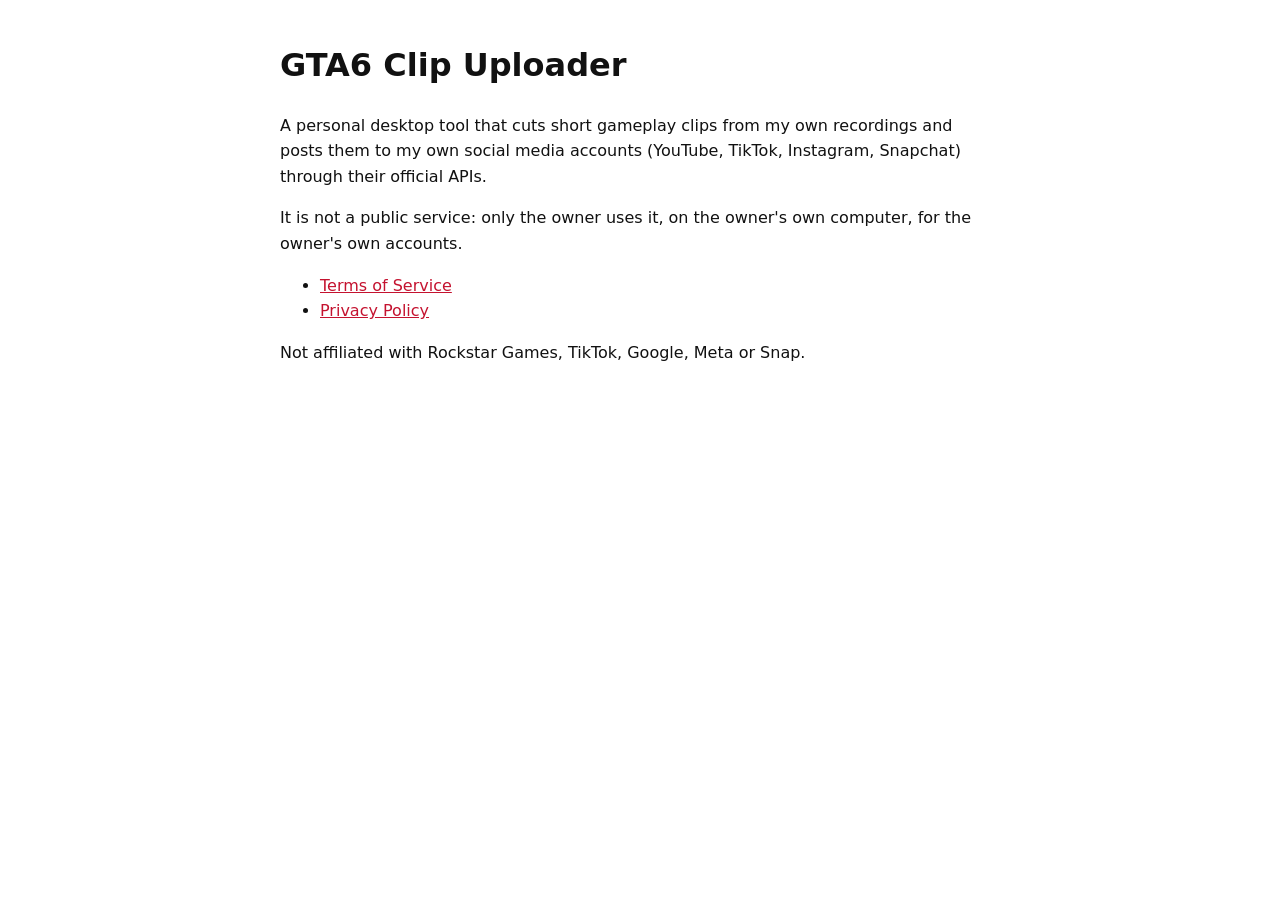
==== index.html @ ce5e9fea "Terms of Service en privacybeleid voor GTA6 Clip Uploader Co-Authored-By: Claude Opus 5.5 <noreply@a" ====
<!doctype html>
<html lang="en">
<head>
<meta charset="utf-8">
<meta name="viewport" content="width=device-width, initial-scale=1">
<title>GTA6 Clip Uploader</title>
<style>
  body { font-family: system-ui, sans-serif; max-width: 720px; margin: 40px auto; padding: 0 16px; line-height: 1.6; color: #111; background: #fff; }
  a { color: #c4122f; }
</style>
</head>
<body>
<h1>GTA6 Clip Uploader</h1>
<p>A personal desktop tool that cuts short gameplay clips from my own recordings and posts them to my own
social media accounts (YouTube, TikTok, Instagram, Snapchat) through their official APIs.</p>
<p>It is not a public service: only the owner uses it, on the owner's own computer, for the owner's own accounts.</p>
<ul>
  <li><a href="terms.html">Terms of Service</a></li>
  <li><a href="privacy.html">Privacy Policy</a></li>
</ul>
<p>Not affiliated with Rockstar Games, TikTok, Google, Meta or Snap.</p>
</body>
</html>
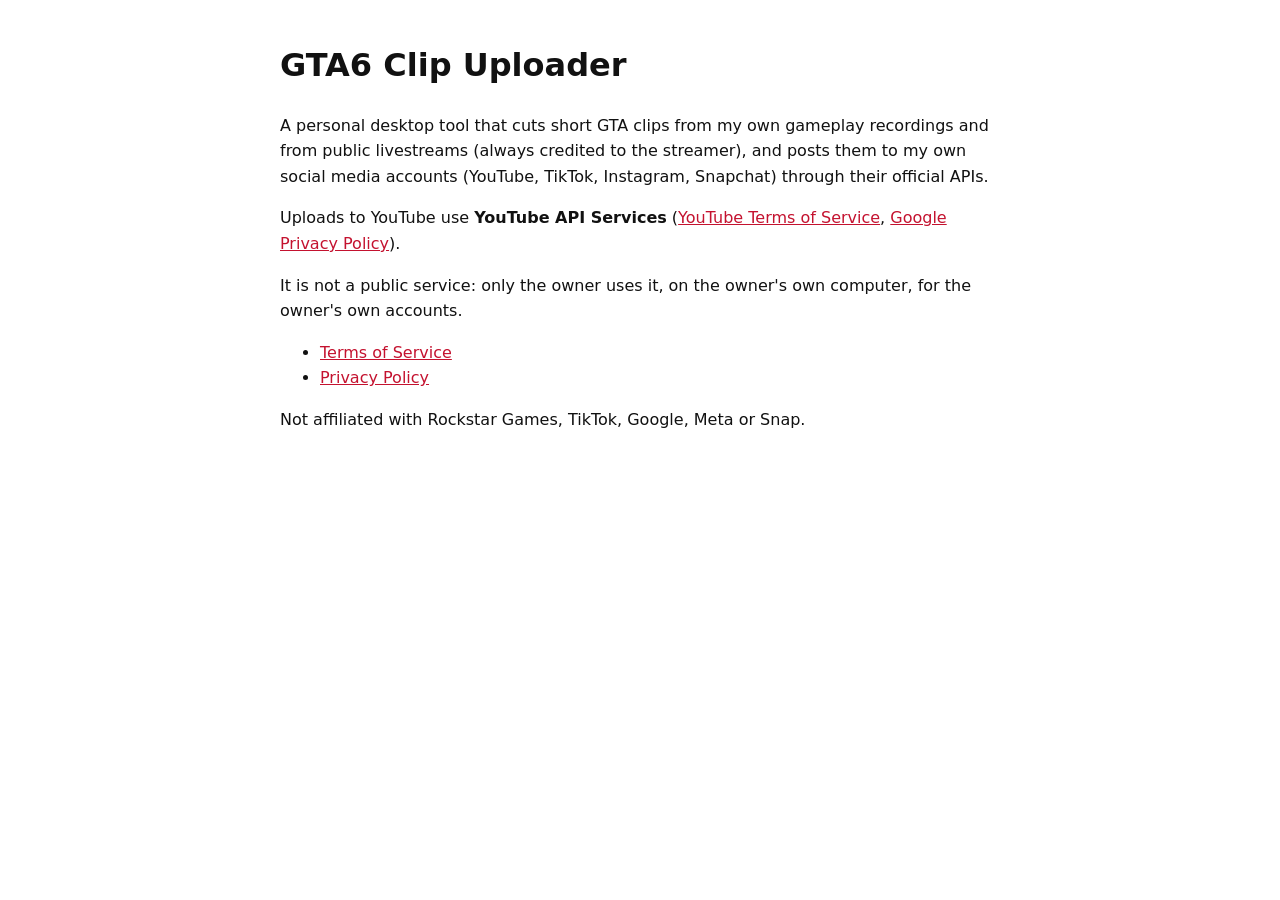
==== commit 304fe3fe: "YouTube API Services in privacy, terms en homepage Links naar YouTube Terms en Google Privacy Policy" ====
--- a/index.html
+++ b/index.html
@@ -11,8 +11,12 @@
 </head>
 <body>
 <h1>GTA6 Clip Uploader</h1>
-<p>A personal desktop tool that cuts short gameplay clips from my own recordings and posts them to my own
-social media accounts (YouTube, TikTok, Instagram, Snapchat) through their official APIs.</p>
+<p>A personal desktop tool that cuts short GTA clips from my own gameplay recordings and from public
+livestreams (always credited to the streamer), and posts them to my own social media accounts
+(YouTube, TikTok, Instagram, Snapchat) through their official APIs.</p>
+<p>Uploads to YouTube use <strong>YouTube API Services</strong>
+(<a href="https://www.youtube.com/t/terms">YouTube Terms of Service</a>,
+<a href="https://www.google.com/policies/privacy">Google Privacy Policy</a>).</p>
 <p>It is not a public service: only the owner uses it, on the owner's own computer, for the owner's own accounts.</p>
 <ul>
   <li><a href="terms.html">Terms of Service</a></li>
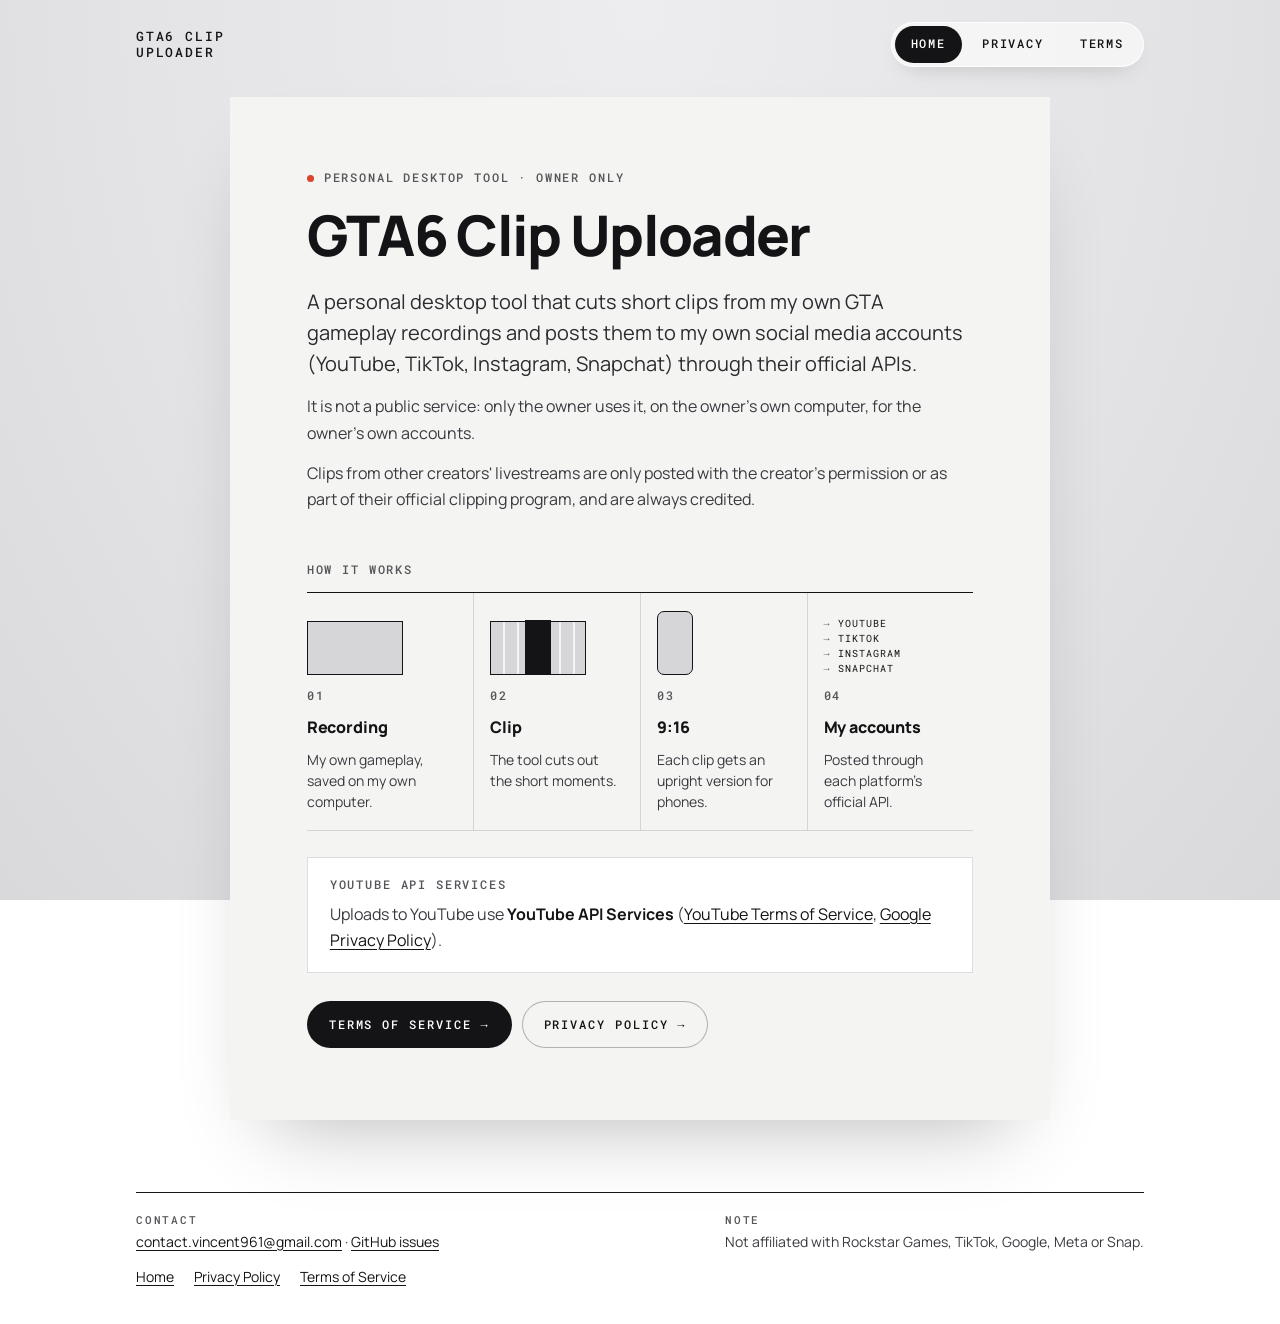
==== commit 001c87f6: "Redesign of the site (ASC style), wording on other creators' clips updated - same four pages and URL" ====
--- a/index.html
+++ b/index.html
@@ -4,24 +4,64 @@
 <meta charset="utf-8">
 <meta name="viewport" content="width=device-width, initial-scale=1">
 <title>GTA6 Clip Uploader</title>
-<style>
-  body { font-family: system-ui, sans-serif; max-width: 720px; margin: 40px auto; padding: 0 16px; line-height: 1.6; color: #111; background: #fff; }
-  a { color: #c4122f; }
-</style>
+<meta name="description" content="A personal desktop tool that posts clips from my own GTA gameplay to my own accounts through official APIs.">
+<link rel="stylesheet" href="style.css">
 </head>
 <body>
-<h1>GTA6 Clip Uploader</h1>
-<p>A personal desktop tool that cuts short GTA clips from my own gameplay recordings and from public
-livestreams (always credited to the streamer), and posts them to my own social media accounts
-(YouTube, TikTok, Instagram, Snapchat) through their official APIs.</p>
-<p>Uploads to YouTube use <strong>YouTube API Services</strong>
-(<a href="https://www.youtube.com/t/terms">YouTube Terms of Service</a>,
-<a href="https://www.google.com/policies/privacy">Google Privacy Policy</a>).</p>
-<p>It is not a public service: only the owner uses it, on the owner's own computer, for the owner's own accounts.</p>
-<ul>
-  <li><a href="terms.html">Terms of Service</a></li>
-  <li><a href="privacy.html">Privacy Policy</a></li>
-</ul>
-<p>Not affiliated with Rockstar Games, TikTok, Google, Meta or Snap.</p>
+<a class="skip" href="#main">Skip to content</a>
+<header class="site-header">
+  <a class="wordmark" href="index.html"><span>GTA6 Clip</span><span>Uploader</span></a>
+  <nav class="nav" aria-label="Main">
+    <a href="index.html" aria-current="page">Home</a>
+    <a href="privacy.html">Privacy</a>
+    <a href="terms.html">Terms</a>
+  </nav>
+</header>
+<main id="main">
+  <article class="sheet">
+    <p class="kicker mono"><span class="dot" aria-hidden="true"></span>Personal desktop tool · Owner only</p>
+    <h1>GTA6 Clip Uploader</h1>
+    <div class="prose">
+      <p class="lead">A personal desktop tool that cuts short clips from my own GTA gameplay recordings and posts them to my own social media accounts (YouTube, TikTok, Instagram, Snapchat) through their official APIs.</p>
+      <p>It is not a public service: only the owner uses it, on the owner's own computer, for the owner's own accounts.</p>
+      <p>Clips from other creators' livestreams are only posted with the creator's permission or as part of their official clipping program, and are always credited.</p>
+    </div>
+
+    <div class="flow" role="group" aria-labelledby="flow-h">
+      <span class="mono" id="flow-h">How it works</span>
+      <ol>
+        <li><div class="fig" aria-hidden="true"><div class="wide"></div></div><span class="step mono">01</span><span class="t">Recording</span><span class="d">My own gameplay, saved on my own computer.</span></li>
+        <li><div class="fig" aria-hidden="true"><div class="cut"></div></div><span class="step mono">02</span><span class="t">Clip</span><span class="d">The tool cuts out the short moments.</span></li>
+        <li><div class="fig" aria-hidden="true"><div class="tall"></div></div><span class="step mono">03</span><span class="t">9:16</span><span class="d">Each clip gets an upright version for phones.</span></li>
+        <li><div class="fig" aria-hidden="true"><div class="plats"><span>YouTube</span><span>TikTok</span><span>Instagram</span><span>Snapchat</span></div></div><span class="step mono">04</span><span class="t">My accounts</span><span class="d">Posted through each platform's official API.</span></li>
+      </ol>
+    </div>
+
+    <div class="notice">
+      <span class="mono">YouTube API Services</span>
+      <p>Uploads to YouTube use <strong>YouTube API Services</strong> (<a href="https://www.youtube.com/t/terms">YouTube Terms of Service</a>, <a href="https://www.google.com/policies/privacy">Google Privacy Policy</a>).</p>
+    </div>
+
+    <ul class="links">
+      <li><a class="btn" href="terms.html">Terms of Service →</a></li>
+      <li><a class="btn ghost" href="privacy.html">Privacy Policy →</a></li>
+    </ul>
+  </article>
+</main>
+<footer class="site-footer">
+  <div class="inner">
+    <div>
+      <div class="mono">Contact</div>
+      <a href="mailto:contact.vincent961@gmail.com">contact.vincent961@gmail.com</a> · <a href="https://github.com/vincent961/gta-clipper-legal/issues">GitHub issues</a>
+    </div>
+    <div>
+      <div class="mono">Note</div>
+      Not affiliated with Rockstar Games, TikTok, Google, Meta or Snap.
+    </div>
+    <nav aria-label="Footer">
+      <a href="index.html">Home</a><a href="privacy.html">Privacy Policy</a><a href="terms.html">Terms of Service</a>
+    </nav>
+  </div>
+</footer>
 </body>
 </html>
--- a/style.css
+++ b/style.css
@@ -0,0 +1,121 @@
+@font-face { font-family: "Manrope"; src: url("fonts/manrope-latin.woff2") format("woff2"); font-weight: 200 800; font-display: swap; }
+@font-face { font-family: "Roboto Mono"; src: url("fonts/RobotoMono-wght.ttf") format("truetype"); font-weight: 100 700; font-display: swap; }
+
+:root {
+  --ink: #141416; --paper: #F4F4F2; --page: #E4E4E6;
+  --g1: #2c2c30; --g2: #3a3a40; --g3: #55555a; --g4: #6b6b72; --g5: #C9C9CE;
+  --red: #D8442C;
+  --line: rgba(20,20,22,.14);
+  --sans: "Manrope", system-ui, sans-serif;
+  --mono: "Roboto Mono", ui-monospace, monospace;
+  --pad: clamp(18px, 5vw, 56px);
+}
+* { box-sizing: border-box; }
+html { scroll-behavior: smooth; -webkit-text-size-adjust: 100%; }
+@media (prefers-reduced-motion: reduce) { html { scroll-behavior: auto; } }
+body {
+  margin: 0; min-height: 100vh; display: flex; flex-direction: column;
+  font-family: var(--sans); font-size: 16px; line-height: 1.65; color: var(--g2);
+  background: radial-gradient(ellipse at 50% 0%, #EDEDEF 0%, var(--page) 55%, #D9D9DC 100%) fixed;
+}
+a { color: var(--ink); text-decoration: underline; text-decoration-thickness: 1px; text-underline-offset: 3px; }
+a:hover { color: var(--g3); }
+a:focus-visible { outline: 2px solid var(--ink); outline-offset: 3px; border-radius: 2px; }
+strong { color: var(--ink); font-weight: 700; }
+.mono { font-family: var(--mono); text-transform: uppercase; letter-spacing: .16em; font-size: 11.5px; font-weight: 500; }
+.skip { position: absolute; left: -999px; top: 8px; }
+.skip:focus { left: 8px; background: var(--ink); color: #fff; padding: 8px 14px; border-radius: 99px; z-index: 10; }
+
+/* header */
+.site-header { display: flex; align-items: center; justify-content: space-between; gap: 16px; flex-wrap: wrap; padding: 22px var(--pad); max-width: 1120px; width: 100%; margin: 0 auto; }
+.wordmark { font-family: var(--mono); font-weight: 500; font-size: 13px; letter-spacing: .14em; line-height: 1.25; text-transform: uppercase; color: var(--ink); text-decoration: none; }
+.wordmark:hover { color: var(--ink); }
+.wordmark span { display: block; }
+.nav { display: flex; gap: 4px; padding: 4px; border-radius: 99px; background: rgba(255,255,255,.6); box-shadow: inset 0 0 0 1px rgba(255,255,255,.8), 0 10px 24px -14px rgba(0,0,0,.25); }
+.nav a { font-family: var(--mono); font-size: 11.5px; font-weight: 500; letter-spacing: .16em; text-transform: uppercase; text-decoration: none; color: var(--ink); padding: 9px 16px; border-radius: 99px; }
+.nav a:hover { color: var(--g3); }
+.nav a[aria-current="page"] { background: var(--ink); color: #fff; }
+
+/* main */
+main { flex: 1; width: 100%; max-width: 1120px; margin: 0 auto; padding: 8px var(--pad) 72px; }
+.sheet { background: var(--paper); max-width: 820px; margin: 0 auto; padding: clamp(28px, 6vw, 72px) clamp(22px, 6vw, 80px); box-shadow: 0 40px 80px -40px rgba(0,0,0,.3); }
+.prose { max-width: 66ch; }
+.kicker { display: flex; align-items: center; gap: 10px; color: var(--g3); margin: 0 0 18px; }
+.dot { width: 7px; height: 7px; border-radius: 50%; background: var(--red); flex: none; }
+h1 { font-family: var(--sans); font-weight: 800; color: var(--ink); font-size: clamp(34px, 6vw, 56px); line-height: 1.04; letter-spacing: -.03em; margin: 0 0 22px; text-wrap: balance; }
+h2 { font-family: var(--sans); font-weight: 800; color: var(--ink); font-size: 22px; line-height: 1.25; letter-spacing: -.015em; margin: 0 0 12px; display: flex; gap: 14px; align-items: baseline; }
+h2 .num { font-family: var(--mono); font-size: 12px; font-weight: 500; letter-spacing: .14em; color: var(--g3); flex: none; }
+p { margin: 0 0 14px; text-wrap: pretty; }
+.lead { font-size: clamp(17px, 2.2vw, 20px); line-height: 1.55; color: var(--g1); }
+ul { margin: 0 0 14px; padding-left: 0; list-style: none; }
+li { position: relative; padding-left: 20px; margin-bottom: 8px; }
+li::before { content: "·"; position: absolute; left: 4px; top: 0; color: var(--ink); font-weight: 800; }
+
+/* legal */
+.meta { color: var(--g3); margin: 0 0 30px; }
+.toc { border-top: 1.5px solid var(--ink); margin: 0 0 48px; }
+.toc ol { list-style: none; margin: 0; padding: 0; display: grid; grid-template-columns: repeat(auto-fit, minmax(240px, 1fr)); column-gap: 32px; }
+.toc li { padding: 0; margin: 0; border-bottom: 1px solid var(--line); }
+.toc li::before { content: none; }
+.toc a { display: flex; gap: 14px; padding: 11px 0; text-decoration: none; color: var(--ink); font-weight: 600; font-size: 15px; transition: padding .3s cubic-bezier(.16,1,.3,1); }
+.toc a:hover { padding-left: 6px; color: var(--g3); }
+.toc a span { font-family: var(--mono); font-size: 12px; font-weight: 500; letter-spacing: .14em; color: var(--g3); padding-top: 2px; }
+.toc .mono { display: block; padding: 12px 0 4px; color: var(--g3); }
+section.s { padding: 28px 0; border-top: 1px solid var(--line); scroll-margin-top: 24px; }
+section.s:last-of-type { border-bottom: 1px solid var(--line); }
+section.s > :not(h2) { margin-left: 40px; }
+@media (max-width: 560px) { section.s > :not(h2) { margin-left: 0; } }
+.contact { display: grid; gap: 0; border-top: 1px solid var(--line); margin-top: 6px; }
+.contact div { display: grid; grid-template-columns: 90px 1fr; gap: 12px; padding: 10px 0; border-bottom: 1px solid var(--line); overflow-wrap: anywhere; }
+.contact .mono { color: var(--g3); padding-top: 3px; }
+
+/* home */
+.notice { background: #fff; border: 1px solid var(--line); padding: 18px 22px; margin: 26px 0; }
+.notice .mono { display: block; color: var(--g3); margin-bottom: 6px; }
+.notice p:last-child { margin: 0; }
+.links { display: flex; flex-wrap: wrap; gap: 10px; margin: 28px 0 0; padding: 0; }
+.links li { padding: 0; margin: 0; }
+.links li::before { content: none; }
+.btn { display: inline-flex; align-items: center; gap: 10px; font-family: var(--mono); font-size: 12px; font-weight: 500; letter-spacing: .16em; text-transform: uppercase; text-decoration: none; padding: 14px 22px; border-radius: 99px; background: var(--ink); color: #fff; }
+.btn:hover { color: #fff; transform: translateY(-2px); box-shadow: 0 10px 24px -10px rgba(0,0,0,.45); }
+.btn.ghost { background: transparent; color: var(--ink); box-shadow: inset 0 0 0 1px rgba(20,20,22,.3); }
+.btn.ghost:hover { color: var(--ink); }
+.btn { transition: transform .4s cubic-bezier(.16,1,.3,1), box-shadow .4s; }
+
+.flow { margin: 48px 0 8px; }
+.flow > .mono { color: var(--g3); display: block; margin-bottom: 12px; }
+.flow ol { list-style: none; margin: 0; padding: 0; display: grid; grid-template-columns: repeat(4, minmax(0, 1fr)); border-top: 1.5px solid var(--ink); }
+.flow li { padding: 18px 16px 18px 0; margin: 0; border-bottom: 1px solid var(--line); display: flex; flex-direction: column; gap: 12px; }
+.flow li::before { content: none; }
+.flow li + li { padding-left: 16px; border-left: 1px solid var(--line); }
+.flow .step { color: var(--g3); }
+.flow .t { font-weight: 800; color: var(--ink); font-size: 16px; letter-spacing: -.01em; line-height: 1.2; }
+.flow .d { font-size: 14px; line-height: 1.5; color: var(--g2); }
+.fig { height: 64px; display: flex; align-items: flex-end; gap: 6px; }
+.fig .wide { width: 96px; height: 54px; background: #d6d6d9; border: 1.5px solid var(--ink); }
+.fig .cut { width: 96px; height: 54px; border: 1.5px solid var(--ink); background: repeating-linear-gradient(90deg, #d6d6d9 0 12px, transparent 12px 14px); position: relative; }
+.fig .cut::after { content: ""; position: absolute; left: 34px; width: 26px; top: -1.5px; bottom: -1.5px; background: var(--ink); }
+.fig .tall { width: 36px; height: 64px; border: 1.5px solid var(--ink); border-radius: 7px; background: #d6d6d9; }
+.fig .plats { display: flex; flex-direction: column; gap: 3px; font-family: var(--mono); font-size: 10px; letter-spacing: .1em; color: var(--ink); text-transform: uppercase; line-height: 1.2; }
+.fig .plats span::before { content: "→ "; color: var(--g3); }
+@media (max-width: 720px) {
+  .flow ol { grid-template-columns: repeat(2, minmax(0, 1fr)); }
+  .flow li:nth-child(3) { padding-left: 0; border-left: 0; }
+}
+
+/* footer */
+.site-footer { max-width: 1120px; width: 100%; margin: 0 auto; padding: 0 var(--pad) 36px; }
+.site-footer .inner { border-top: 1.5px solid var(--ink); padding-top: 18px; display: flex; flex-wrap: wrap; justify-content: space-between; gap: 12px 32px; font-size: 14px; color: var(--g2); }
+.site-footer .mono { color: var(--g3); font-size: 11px; }
+.site-footer nav { display: flex; flex-wrap: wrap; gap: 6px 20px; }
+
+/* snap callback */
+.center { min-height: 100vh; display: grid; place-items: center; padding: 24px; }
+.card { background: var(--paper); width: 100%; max-width: 520px; padding: clamp(28px, 6vw, 48px); box-shadow: 0 40px 80px -40px rgba(0,0,0,.3); }
+.card h1 { font-size: clamp(32px, 6vw, 44px); margin-bottom: 14px; }
+.card .msg { font-size: 17px; color: var(--g1); margin: 0 0 26px; }
+.bar { height: 2px; background: var(--g5); overflow: hidden; margin-bottom: 18px; }
+.bar::after { content: ""; display: block; height: 100%; width: 35%; background: var(--ink); animation: slide 1.4s cubic-bezier(.65,0,.2,1) infinite; }
+@keyframes slide { from { transform: translateX(-100%); } to { transform: translateX(300%); } }
+@media (prefers-reduced-motion: reduce) { .bar::after { animation: none; width: 100%; } }
+.card .foot { color: var(--g3); display: flex; justify-content: space-between; gap: 12px; flex-wrap: wrap; }
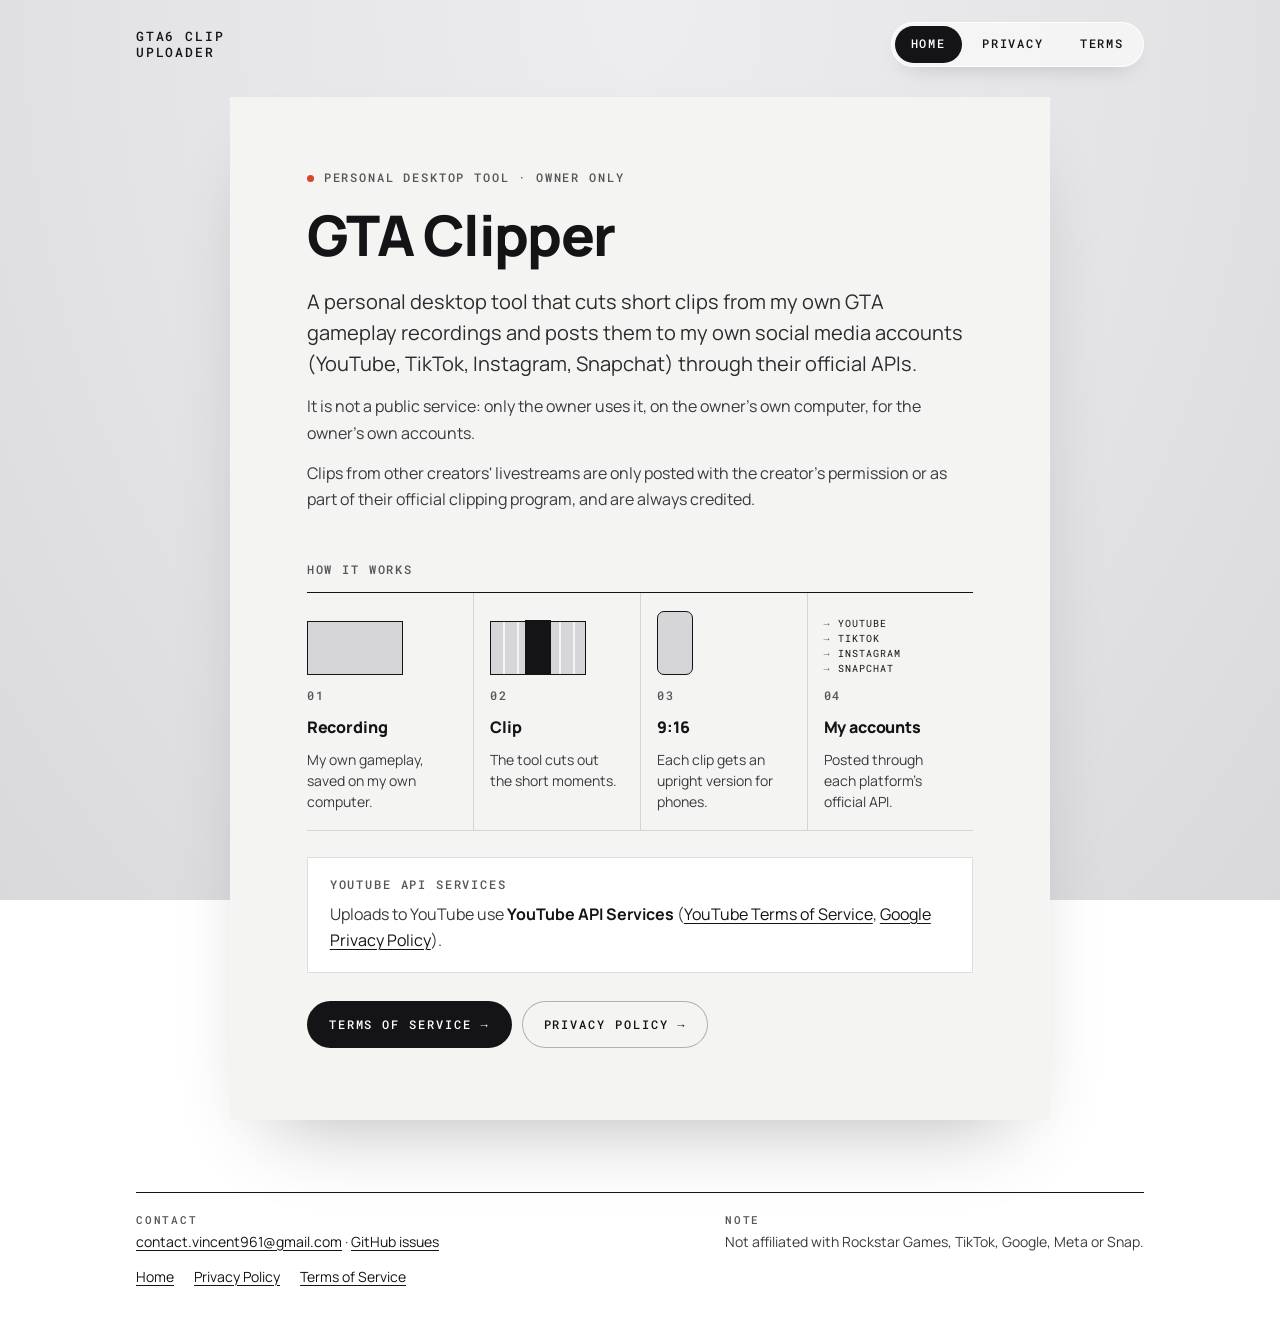
==== commit 9c82fb33: "Appnaam overal GTA Clipper (zelfde als het OAuth-toestemmingsscherm) Co-Authored-By: Claude Opus 5.5" ====
--- a/index.html
+++ b/index.html
@@ -1,67 +1,67 @@
-<!doctype html>
-<html lang="en">
-<head>
-<meta charset="utf-8">
-<meta name="viewport" content="width=device-width, initial-scale=1">
-<title>GTA6 Clip Uploader</title>
-<meta name="description" content="A personal desktop tool that posts clips from my own GTA gameplay to my own accounts through official APIs.">
-<link rel="stylesheet" href="style.css">
-</head>
-<body>
-<a class="skip" href="#main">Skip to content</a>
-<header class="site-header">
-  <a class="wordmark" href="index.html"><span>GTA6 Clip</span><span>Uploader</span></a>
-  <nav class="nav" aria-label="Main">
-    <a href="index.html" aria-current="page">Home</a>
-    <a href="privacy.html">Privacy</a>
-    <a href="terms.html">Terms</a>
-  </nav>
-</header>
-<main id="main">
-  <article class="sheet">
-    <p class="kicker mono"><span class="dot" aria-hidden="true"></span>Personal desktop tool · Owner only</p>
-    <h1>GTA6 Clip Uploader</h1>
-    <div class="prose">
-      <p class="lead">A personal desktop tool that cuts short clips from my own GTA gameplay recordings and posts them to my own social media accounts (YouTube, TikTok, Instagram, Snapchat) through their official APIs.</p>
-      <p>It is not a public service: only the owner uses it, on the owner's own computer, for the owner's own accounts.</p>
-      <p>Clips from other creators' livestreams are only posted with the creator's permission or as part of their official clipping program, and are always credited.</p>
-    </div>
-
-    <div class="flow" role="group" aria-labelledby="flow-h">
-      <span class="mono" id="flow-h">How it works</span>
-      <ol>
-        <li><div class="fig" aria-hidden="true"><div class="wide"></div></div><span class="step mono">01</span><span class="t">Recording</span><span class="d">My own gameplay, saved on my own computer.</span></li>
-        <li><div class="fig" aria-hidden="true"><div class="cut"></div></div><span class="step mono">02</span><span class="t">Clip</span><span class="d">The tool cuts out the short moments.</span></li>
-        <li><div class="fig" aria-hidden="true"><div class="tall"></div></div><span class="step mono">03</span><span class="t">9:16</span><span class="d">Each clip gets an upright version for phones.</span></li>
-        <li><div class="fig" aria-hidden="true"><div class="plats"><span>YouTube</span><span>TikTok</span><span>Instagram</span><span>Snapchat</span></div></div><span class="step mono">04</span><span class="t">My accounts</span><span class="d">Posted through each platform's official API.</span></li>
-      </ol>
-    </div>
-
-    <div class="notice">
-      <span class="mono">YouTube API Services</span>
-      <p>Uploads to YouTube use <strong>YouTube API Services</strong> (<a href="https://www.youtube.com/t/terms">YouTube Terms of Service</a>, <a href="https://www.google.com/policies/privacy">Google Privacy Policy</a>).</p>
-    </div>
-
-    <ul class="links">
-      <li><a class="btn" href="terms.html">Terms of Service →</a></li>
-      <li><a class="btn ghost" href="privacy.html">Privacy Policy →</a></li>
-    </ul>
-  </article>
-</main>
-<footer class="site-footer">
-  <div class="inner">
-    <div>
-      <div class="mono">Contact</div>
-      <a href="mailto:contact.vincent961@gmail.com">contact.vincent961@gmail.com</a> · <a href="https://github.com/vincent961/gta-clipper-legal/issues">GitHub issues</a>
-    </div>
-    <div>
-      <div class="mono">Note</div>
-      Not affiliated with Rockstar Games, TikTok, Google, Meta or Snap.
-    </div>
-    <nav aria-label="Footer">
-      <a href="index.html">Home</a><a href="privacy.html">Privacy Policy</a><a href="terms.html">Terms of Service</a>
-    </nav>
-  </div>
-</footer>
-</body>
-</html>
+<!doctype html>
+<html lang="en">
+<head>
+<meta charset="utf-8">
+<meta name="viewport" content="width=device-width, initial-scale=1">
+<title>GTA Clipper</title>
+<meta name="description" content="A personal desktop tool that posts clips from my own GTA gameplay to my own accounts through official APIs.">
+<link rel="stylesheet" href="style.css">
+</head>
+<body>
+<a class="skip" href="#main">Skip to content</a>
+<header class="site-header">
+  <a class="wordmark" href="index.html"><span>GTA6 Clip</span><span>Uploader</span></a>
+  <nav class="nav" aria-label="Main">
+    <a href="index.html" aria-current="page">Home</a>
+    <a href="privacy.html">Privacy</a>
+    <a href="terms.html">Terms</a>
+  </nav>
+</header>
+<main id="main">
+  <article class="sheet">
+    <p class="kicker mono"><span class="dot" aria-hidden="true"></span>Personal desktop tool · Owner only</p>
+    <h1>GTA Clipper</h1>
+    <div class="prose">
+      <p class="lead">A personal desktop tool that cuts short clips from my own GTA gameplay recordings and posts them to my own social media accounts (YouTube, TikTok, Instagram, Snapchat) through their official APIs.</p>
+      <p>It is not a public service: only the owner uses it, on the owner's own computer, for the owner's own accounts.</p>
+      <p>Clips from other creators' livestreams are only posted with the creator's permission or as part of their official clipping program, and are always credited.</p>
+    </div>
+
+    <div class="flow" role="group" aria-labelledby="flow-h">
+      <span class="mono" id="flow-h">How it works</span>
+      <ol>
+        <li><div class="fig" aria-hidden="true"><div class="wide"></div></div><span class="step mono">01</span><span class="t">Recording</span><span class="d">My own gameplay, saved on my own computer.</span></li>
+        <li><div class="fig" aria-hidden="true"><div class="cut"></div></div><span class="step mono">02</span><span class="t">Clip</span><span class="d">The tool cuts out the short moments.</span></li>
+        <li><div class="fig" aria-hidden="true"><div class="tall"></div></div><span class="step mono">03</span><span class="t">9:16</span><span class="d">Each clip gets an upright version for phones.</span></li>
+        <li><div class="fig" aria-hidden="true"><div class="plats"><span>YouTube</span><span>TikTok</span><span>Instagram</span><span>Snapchat</span></div></div><span class="step mono">04</span><span class="t">My accounts</span><span class="d">Posted through each platform's official API.</span></li>
+      </ol>
+    </div>
+
+    <div class="notice">
+      <span class="mono">YouTube API Services</span>
+      <p>Uploads to YouTube use <strong>YouTube API Services</strong> (<a href="https://www.youtube.com/t/terms">YouTube Terms of Service</a>, <a href="https://www.google.com/policies/privacy">Google Privacy Policy</a>).</p>
+    </div>
+
+    <ul class="links">
+      <li><a class="btn" href="terms.html">Terms of Service →</a></li>
+      <li><a class="btn ghost" href="privacy.html">Privacy Policy →</a></li>
+    </ul>
+  </article>
+</main>
+<footer class="site-footer">
+  <div class="inner">
+    <div>
+      <div class="mono">Contact</div>
+      <a href="mailto:contact.vincent961@gmail.com">contact.vincent961@gmail.com</a> · <a href="https://github.com/vincent961/gta-clipper-legal/issues">GitHub issues</a>
+    </div>
+    <div>
+      <div class="mono">Note</div>
+      Not affiliated with Rockstar Games, TikTok, Google, Meta or Snap.
+    </div>
+    <nav aria-label="Footer">
+      <a href="index.html">Home</a><a href="privacy.html">Privacy Policy</a><a href="terms.html">Terms of Service</a>
+    </nav>
+  </div>
+</footer>
+</body>
+</html>
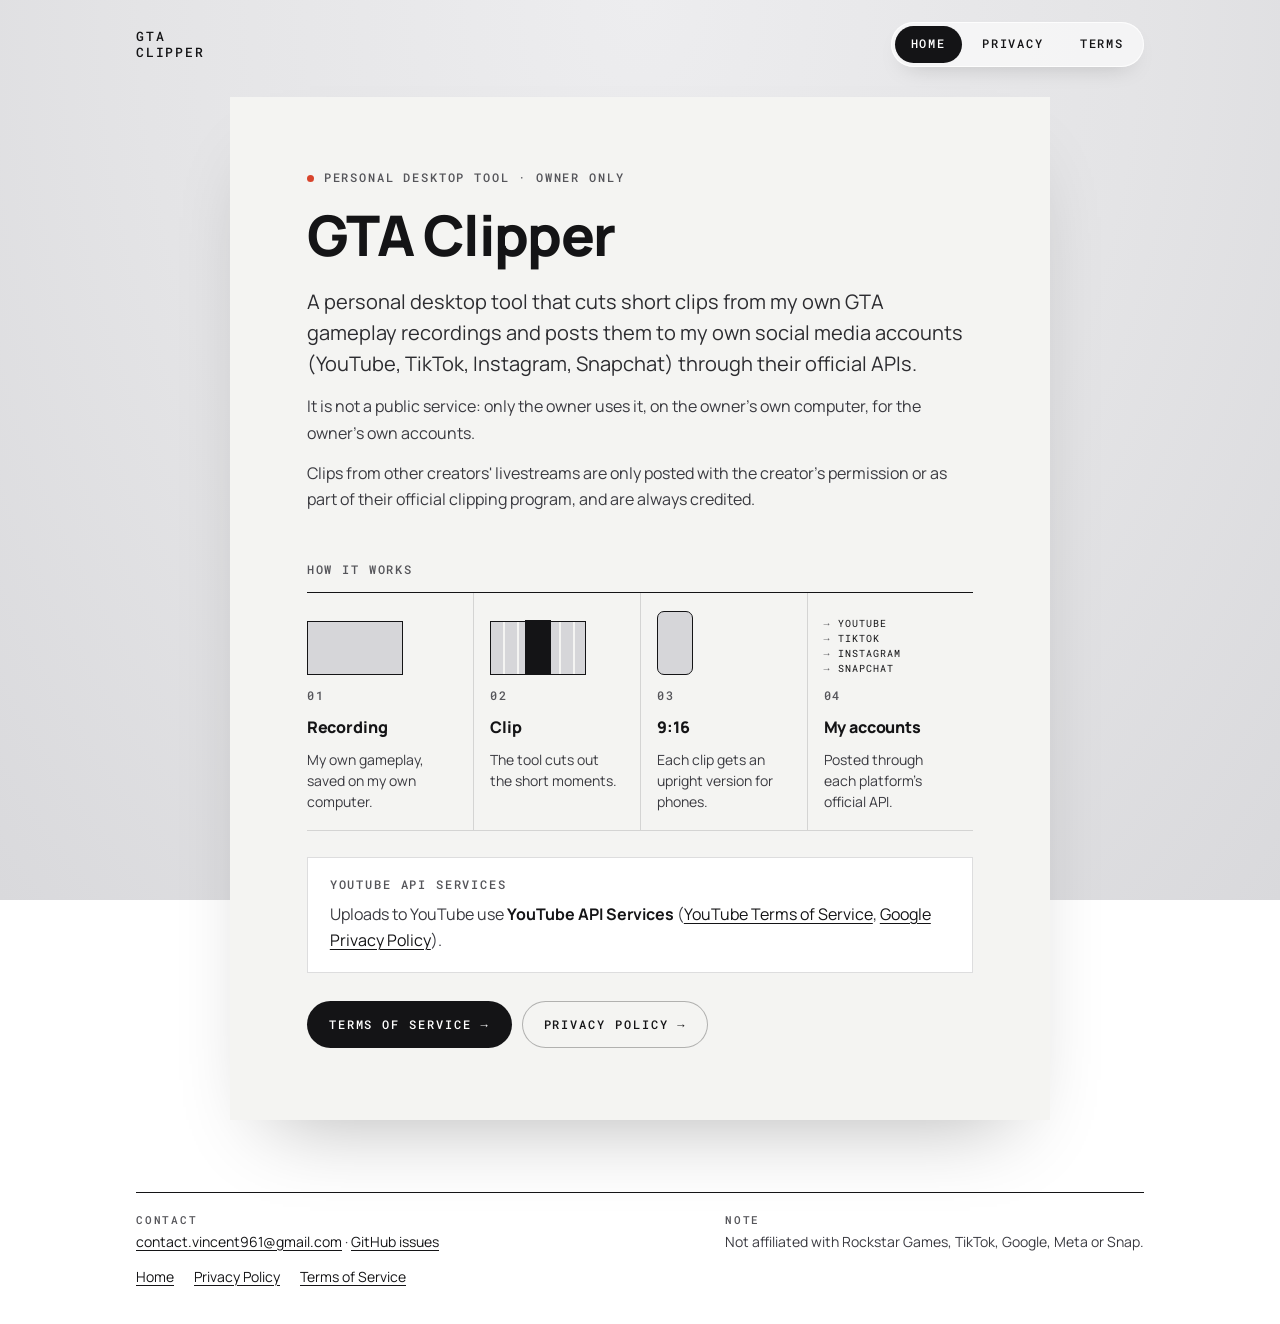
==== commit cc741311: "Logo ook GTA Clipper Co-Authored-By: Claude Opus 5.5 <noreply@anthropic.com>" ====
--- a/index.html
+++ b/index.html
@@ -10,7 +10,7 @@
 <body>
 <a class="skip" href="#main">Skip to content</a>
 <header class="site-header">
-  <a class="wordmark" href="index.html"><span>GTA6 Clip</span><span>Uploader</span></a>
+  <a class="wordmark" href="index.html"><span>GTA</span><span>Clipper</span></a>
   <nav class="nav" aria-label="Main">
     <a href="index.html" aria-current="page">Home</a>
     <a href="privacy.html">Privacy</a>
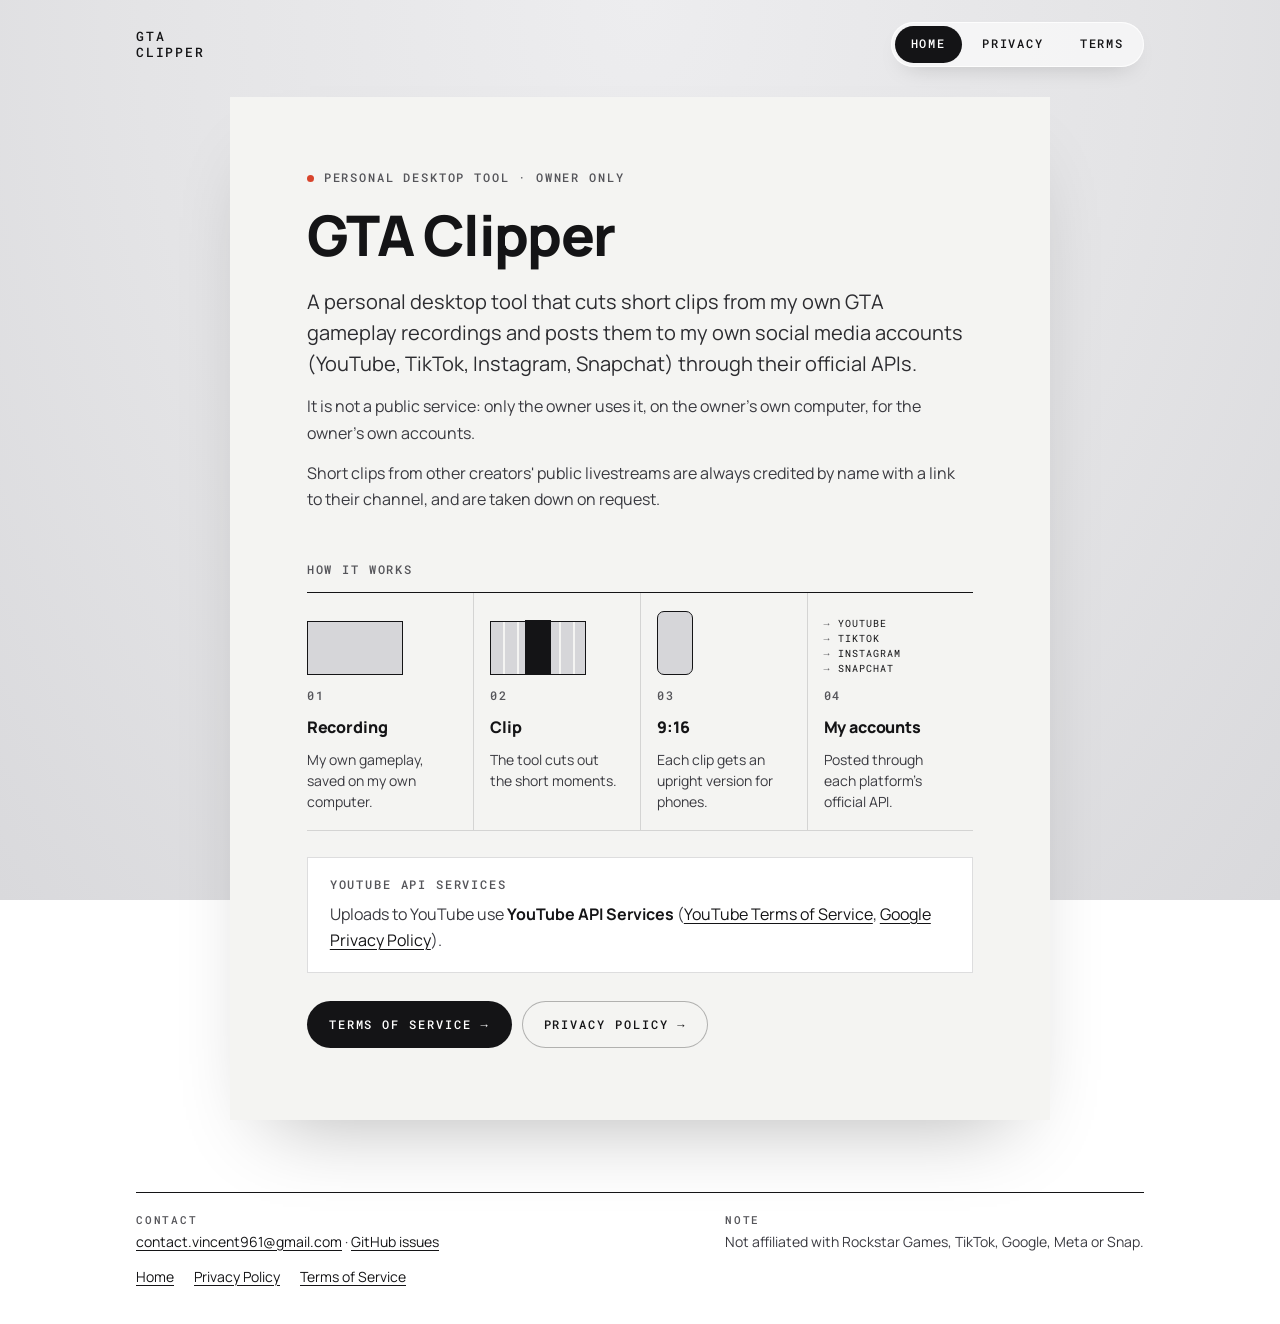
==== commit fa81adb1: "Clips van andere streamers: geen toestemmingsclaim meer, wel vermelding en verwijderen op verzoek Co" ====
--- a/index.html
+++ b/index.html
@@ -24,7 +24,7 @@
     <div class="prose">
       <p class="lead">A personal desktop tool that cuts short clips from my own GTA gameplay recordings and posts them to my own social media accounts (YouTube, TikTok, Instagram, Snapchat) through their official APIs.</p>
       <p>It is not a public service: only the owner uses it, on the owner's own computer, for the owner's own accounts.</p>
-      <p>Clips from other creators' livestreams are only posted with the creator's permission or as part of their official clipping program, and are always credited.</p>
+      <p>Short clips from other creators' public livestreams are always credited by name with a link to their channel, and are taken down on request.</p>
     </div>
 
     <div class="flow" role="group" aria-labelledby="flow-h">
